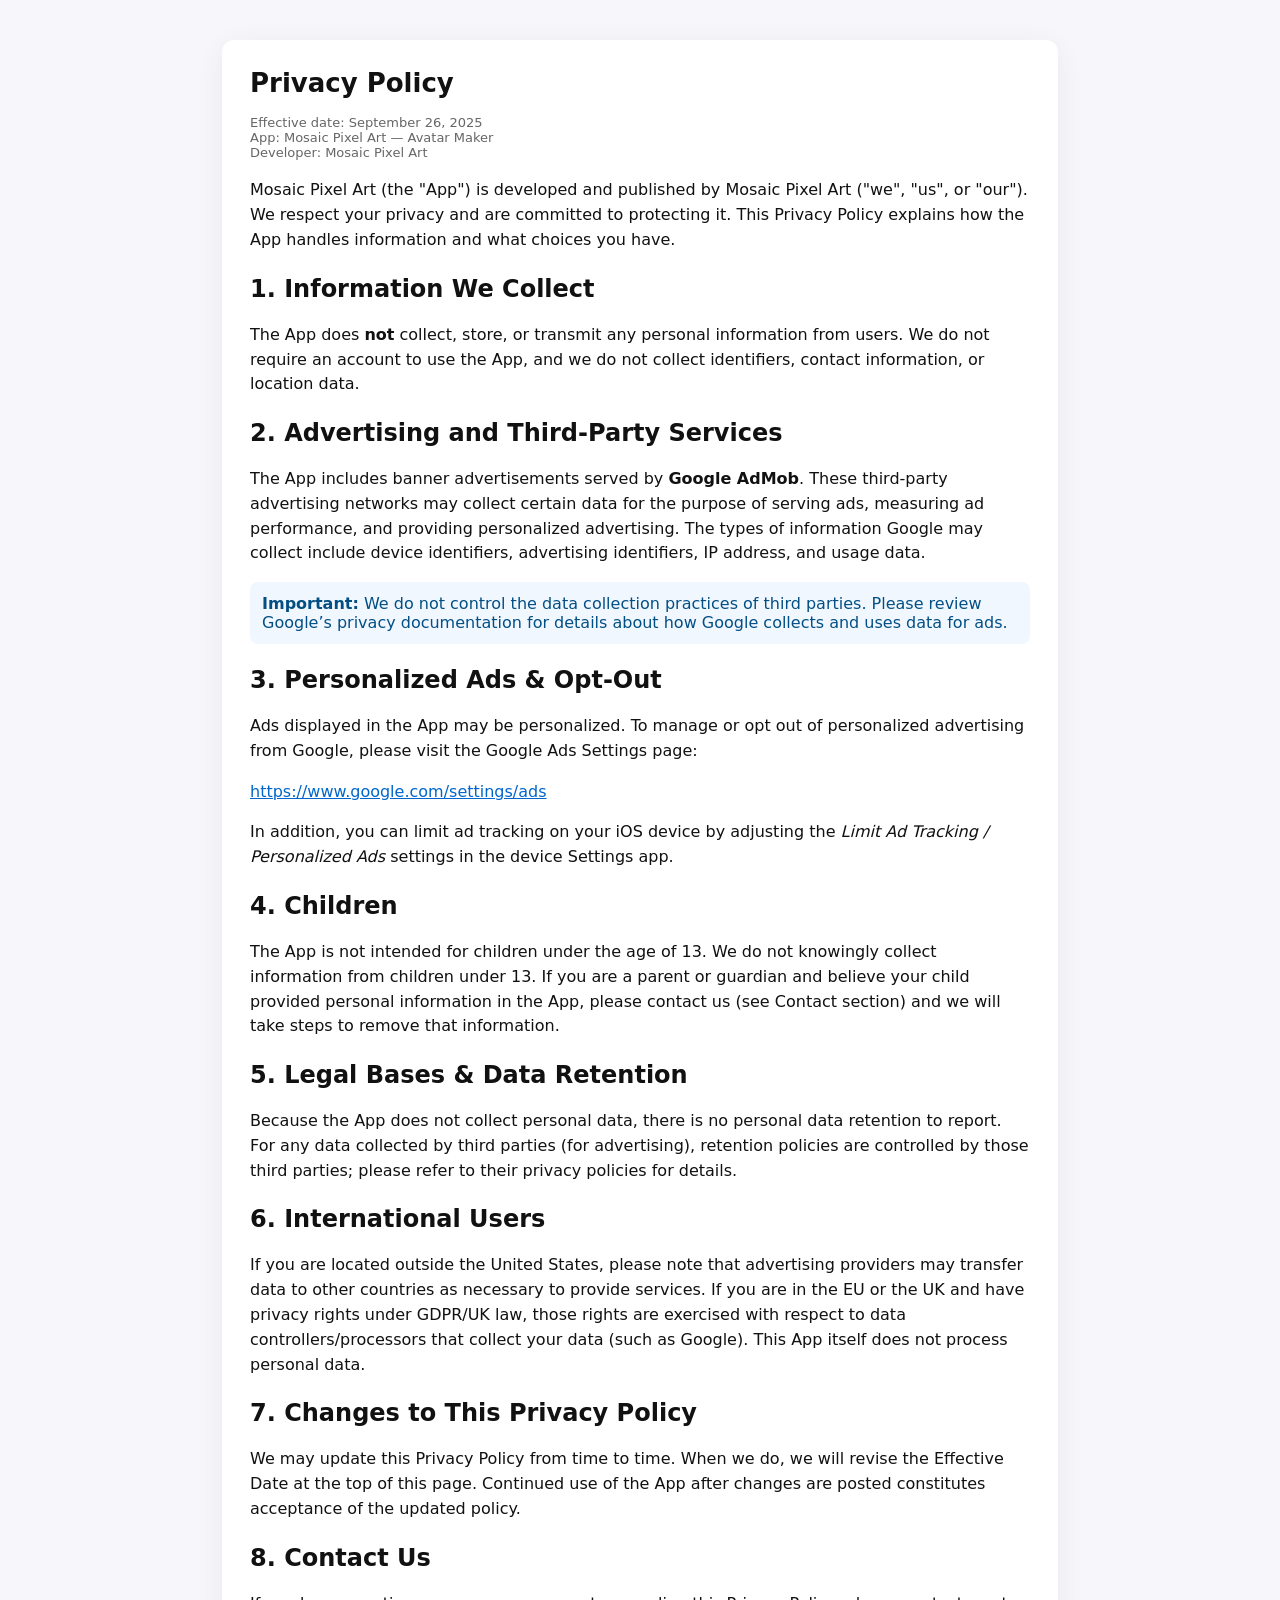
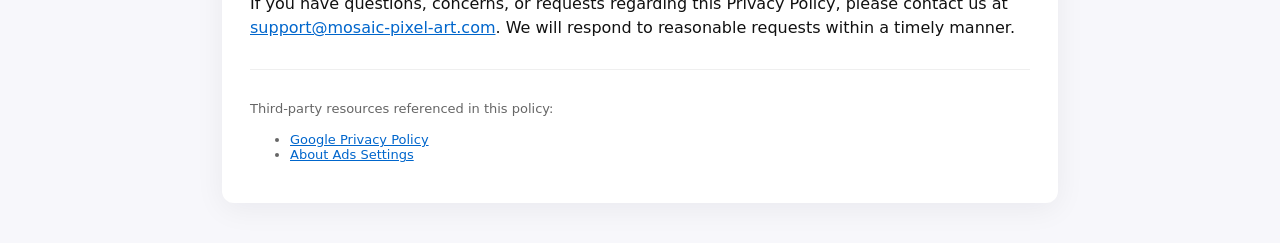
==== privacy.html @ c5b77b01 "Create privacy.html" ====
<!doctype html>
<html lang="en">
<head>
  <meta charset="utf-8">
  <meta name="viewport" content="width=device-width,initial-scale=1">
  <title>BrightByte Privacy Policy</title>
  <style>
    body{font-family:system-ui,-apple-system,Segoe UI,Roboto,'Helvetica Neue',Arial;margin:0;background:#f7f7fb;color:#111}
    .container{max-width:780px;margin:40px auto;padding:28px;background:#fff;border-radius:12px;box-shadow:0 6px 30px rgba(20,20,40,0.06)}
    h1{font-size:26px;margin-top:0}
    p{line-height:1.55}
    a{color:#0066cc}
    h2{margin-top:22px}
    .meta{font-size:13px;color:#666;margin-bottom:18px}
    footer{font-size:13px;color:#666;margin-top:28px;border-top:1px solid #efefef;padding-top:16px}
    .note{background:#f1f7ff;padding:12px;border-radius:8px;margin:12px 0;color:#034f84}
  </style>
</head>
<body>
  <main class="container">
    <h1>Privacy Policy</h1>
    <div class="meta">Effective date: September 26, 2025<br>App: Mosaic Pixel Art — Avatar Maker<br>Developer: Mosaic Pixel Art</div>

    <p>Mosaic Pixel Art (the "App") is developed and published by Mosaic Pixel Art ("we", "us", or "our"). We respect your privacy and are committed to protecting it. This Privacy Policy explains how the App handles information and what choices you have.</p>

    <h2>1. Information We Collect</h2>
    <p>The App does <strong>not</strong> collect, store, or transmit any personal information from users. We do not require an account to use the App, and we do not collect identifiers, contact information, or location data.</p>

    <h2>2. Advertising and Third‑Party Services</h2>
    <p>The App includes banner advertisements served by <strong>Google AdMob</strong>. These third‑party advertising networks may collect certain data for the purpose of serving ads, measuring ad performance, and providing personalized advertising. The types of information Google may collect include device identifiers, advertising identifiers, IP address, and usage data.</p>

    <div class="note">
      <strong>Important:</strong> We do not control the data collection practices of third parties. Please review Google’s privacy documentation for details about how Google collects and uses data for ads.
    </div>

    <h2>3. Personalized Ads & Opt‑Out</h2>
    <p>Ads displayed in the App may be personalized. To manage or opt out of personalized advertising from Google, please visit the Google Ads Settings page:</p>
    <p><a href="https://www.google.com/settings/ads" target="_blank" rel="noopener">https://www.google.com/settings/ads</a></p>
    <p>In addition, you can limit ad tracking on your iOS device by adjusting the <em>Limit Ad Tracking / Personalized Ads</em> settings in the device Settings app.</p>

    <h2>4. Children</h2>
    <p>The App is not intended for children under the age of 13. We do not knowingly collect information from children under 13. If you are a parent or guardian and believe your child provided personal information in the App, please contact us (see Contact section) and we will take steps to remove that information.</p>

    <h2>5. Legal Bases & Data Retention</h2>
    <p>Because the App does not collect personal data, there is no personal data retention to report. For any data collected by third parties (for advertising), retention policies are controlled by those third parties; please refer to their privacy policies for details.</p>

    <h2>6. International Users</h2>
    <p>If you are located outside the United States, please note that advertising providers may transfer data to other countries as necessary to provide services. If you are in the EU or the UK and have privacy rights under GDPR/UK law, those rights are exercised with respect to data controllers/processors that collect your data (such as Google). This App itself does not process personal data.</p>

    <h2>7. Changes to This Privacy Policy</h2>
    <p>We may update this Privacy Policy from time to time. When we do, we will revise the Effective Date at the top of this page. Continued use of the App after changes are posted constitutes acceptance of the updated policy.</p>

    <h2>8. Contact Us</h2>
    <p>If you have questions, concerns, or requests regarding this Privacy Policy, please contact us at <a href="mailto:support@mosaic-pixel-art.com">support@mosaic-pixel-art.com</a>. We will respond to reasonable requests within a timely manner.</p>

    <footer>
      <p>Third‑party resources referenced in this policy:</p>
      <ul>
        <li><a href="https://policies.google.com/privacy" target="_blank" rel="noopener">Google Privacy Policy</a></li>
        <li><a href="https://support.google.com/ads/answer/2662922" target="_blank" rel="noopener">About Ads Settings</a></li>
      </ul>
    </footer>
  </main>
</body>
</html>
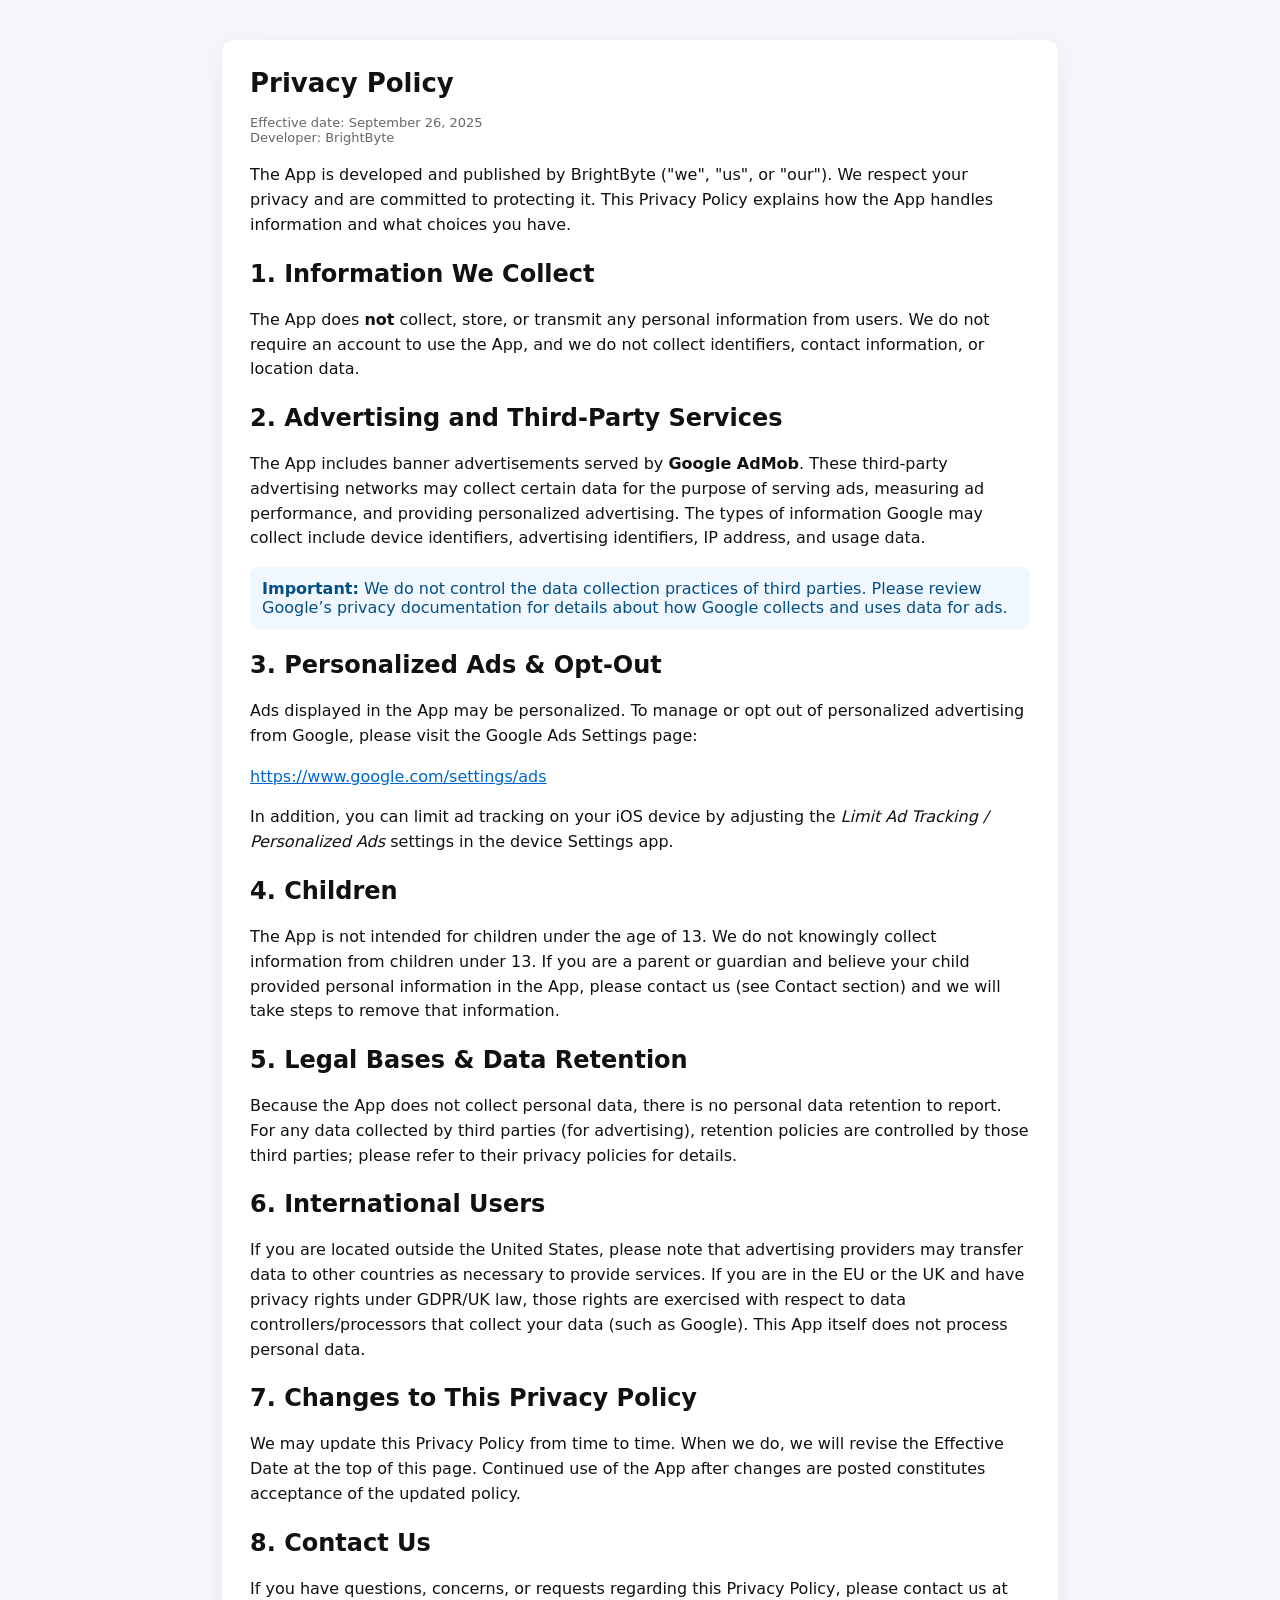
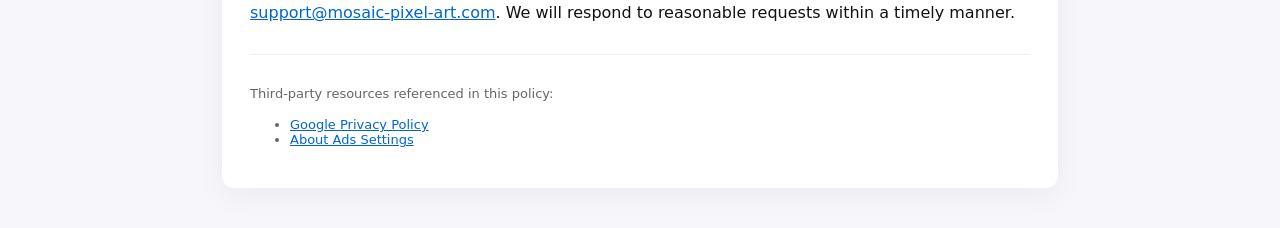
==== commit 9dda580e: "Update privacy.html" ====
--- a/privacy.html
+++ b/privacy.html
@@ -19,9 +19,9 @@
 <body>
   <main class="container">
     <h1>Privacy Policy</h1>
-    <div class="meta">Effective date: September 26, 2025<br>App: Mosaic Pixel Art — Avatar Maker<br>Developer: Mosaic Pixel Art</div>
+    <div class="meta">Effective date: September 26, 2025<br>Developer: BrightByte</div>
 
-    <p>Mosaic Pixel Art (the "App") is developed and published by Mosaic Pixel Art ("we", "us", or "our"). We respect your privacy and are committed to protecting it. This Privacy Policy explains how the App handles information and what choices you have.</p>
+    <p>The App is developed and published by BrightByte ("we", "us", or "our"). We respect your privacy and are committed to protecting it. This Privacy Policy explains how the App handles information and what choices you have.</p>
 
     <h2>1. Information We Collect</h2>
     <p>The App does <strong>not</strong> collect, store, or transmit any personal information from users. We do not require an account to use the App, and we do not collect identifiers, contact information, or location data.</p>
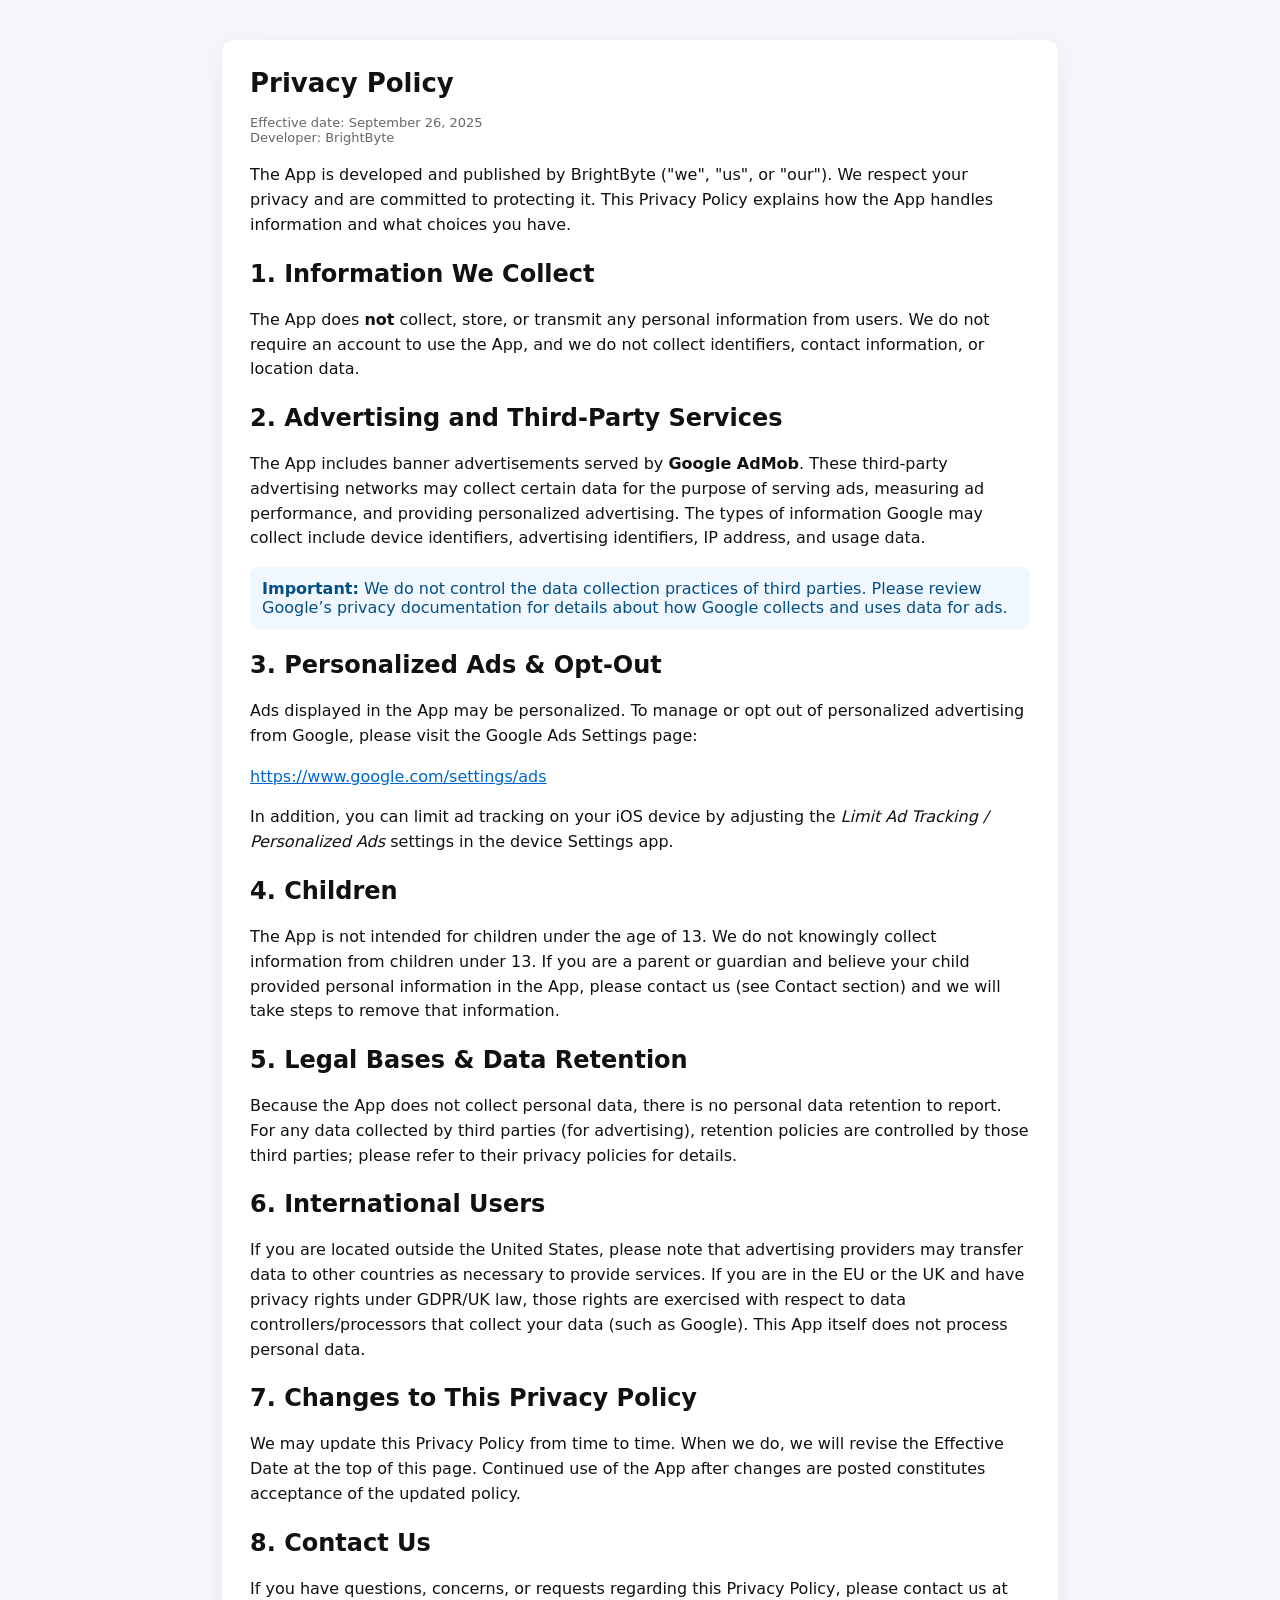
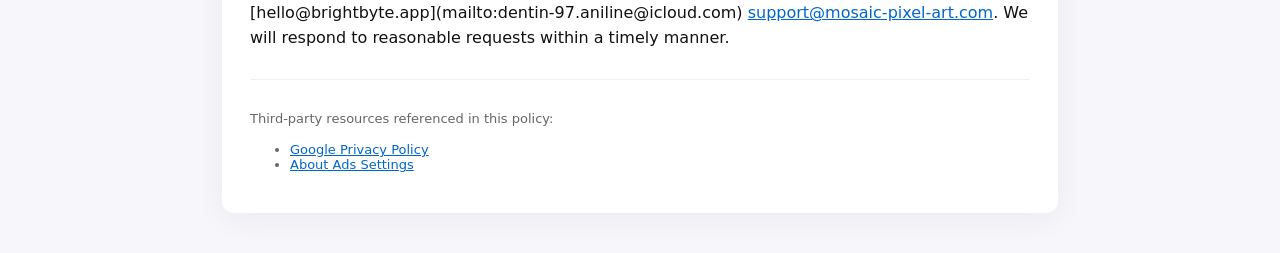
==== commit 5a1edb51: "Update privacy.html" ====
--- a/privacy.html
+++ b/privacy.html
@@ -51,7 +51,7 @@
     <p>We may update this Privacy Policy from time to time. When we do, we will revise the Effective Date at the top of this page. Continued use of the App after changes are posted constitutes acceptance of the updated policy.</p>
 
     <h2>8. Contact Us</h2>
-    <p>If you have questions, concerns, or requests regarding this Privacy Policy, please contact us at <a href="mailto:support@mosaic-pixel-art.com">support@mosaic-pixel-art.com</a>. We will respond to reasonable requests within a timely manner.</p>
+    <p>If you have questions, concerns, or requests regarding this Privacy Policy, please contact us at [hello@brightbyte.app](mailto:dentin-97.aniline@icloud.com) <a href="mailto:support@mosaic-pixel-art.com">support@mosaic-pixel-art.com</a>. We will respond to reasonable requests within a timely manner.</p>
 
     <footer>
       <p>Third‑party resources referenced in this policy:</p>
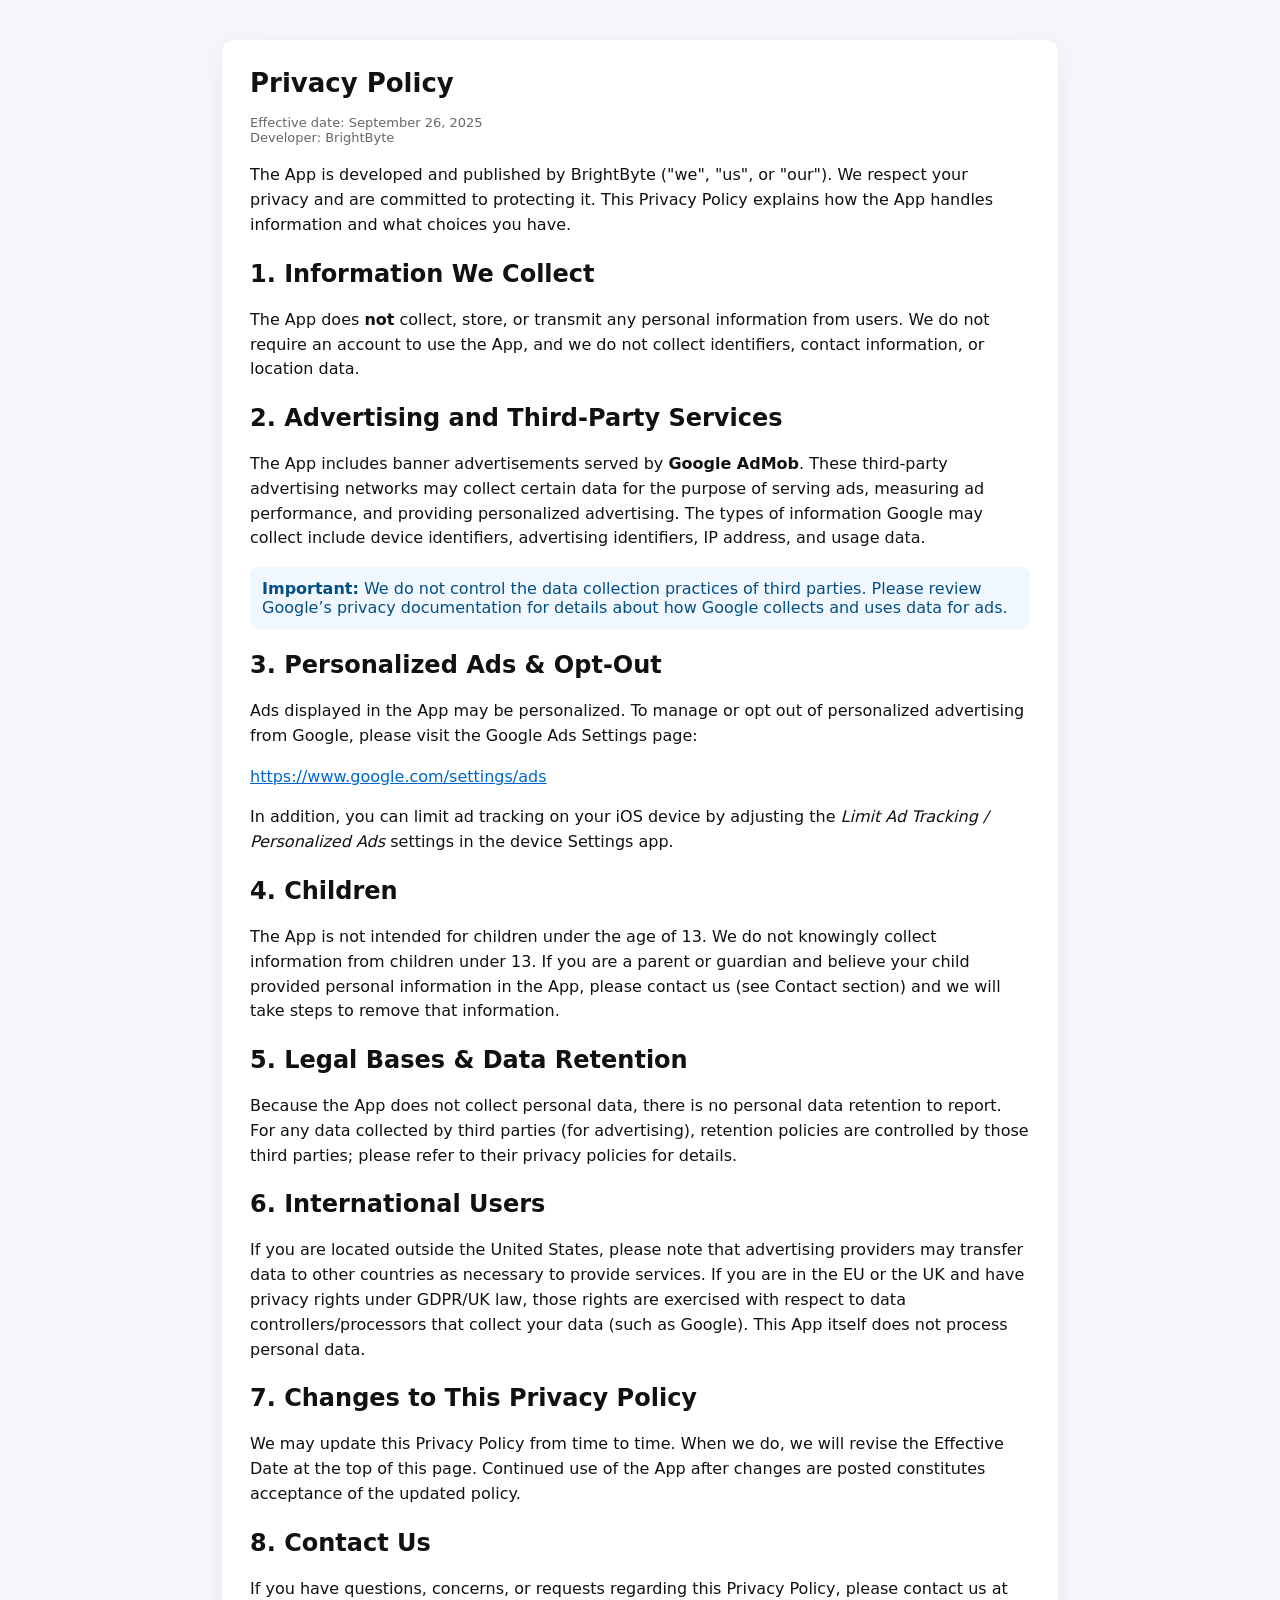
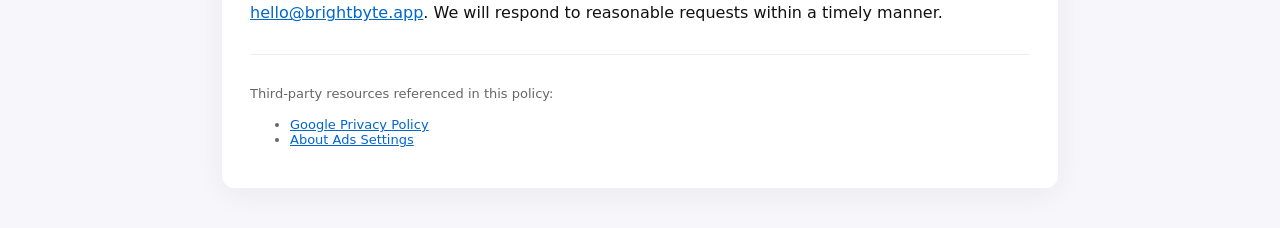
==== commit cf2938fb: "Update privacy.html" ====
--- a/privacy.html
+++ b/privacy.html
@@ -51,7 +51,7 @@
     <p>We may update this Privacy Policy from time to time. When we do, we will revise the Effective Date at the top of this page. Continued use of the App after changes are posted constitutes acceptance of the updated policy.</p>
 
     <h2>8. Contact Us</h2>
-    <p>If you have questions, concerns, or requests regarding this Privacy Policy, please contact us at [hello@brightbyte.app](mailto:dentin-97.aniline@icloud.com) <a href="mailto:support@mosaic-pixel-art.com">support@mosaic-pixel-art.com</a>. We will respond to reasonable requests within a timely manner.</p>
+    <p>If you have questions, concerns, or requests regarding this Privacy Policy, please contact us at <a href="mailto:dentin-97.aniline@icloud.com">hello@brightbyte.app</a>. We will respond to reasonable requests within a timely manner.</p>
 
     <footer>
       <p>Third‑party resources referenced in this policy:</p>
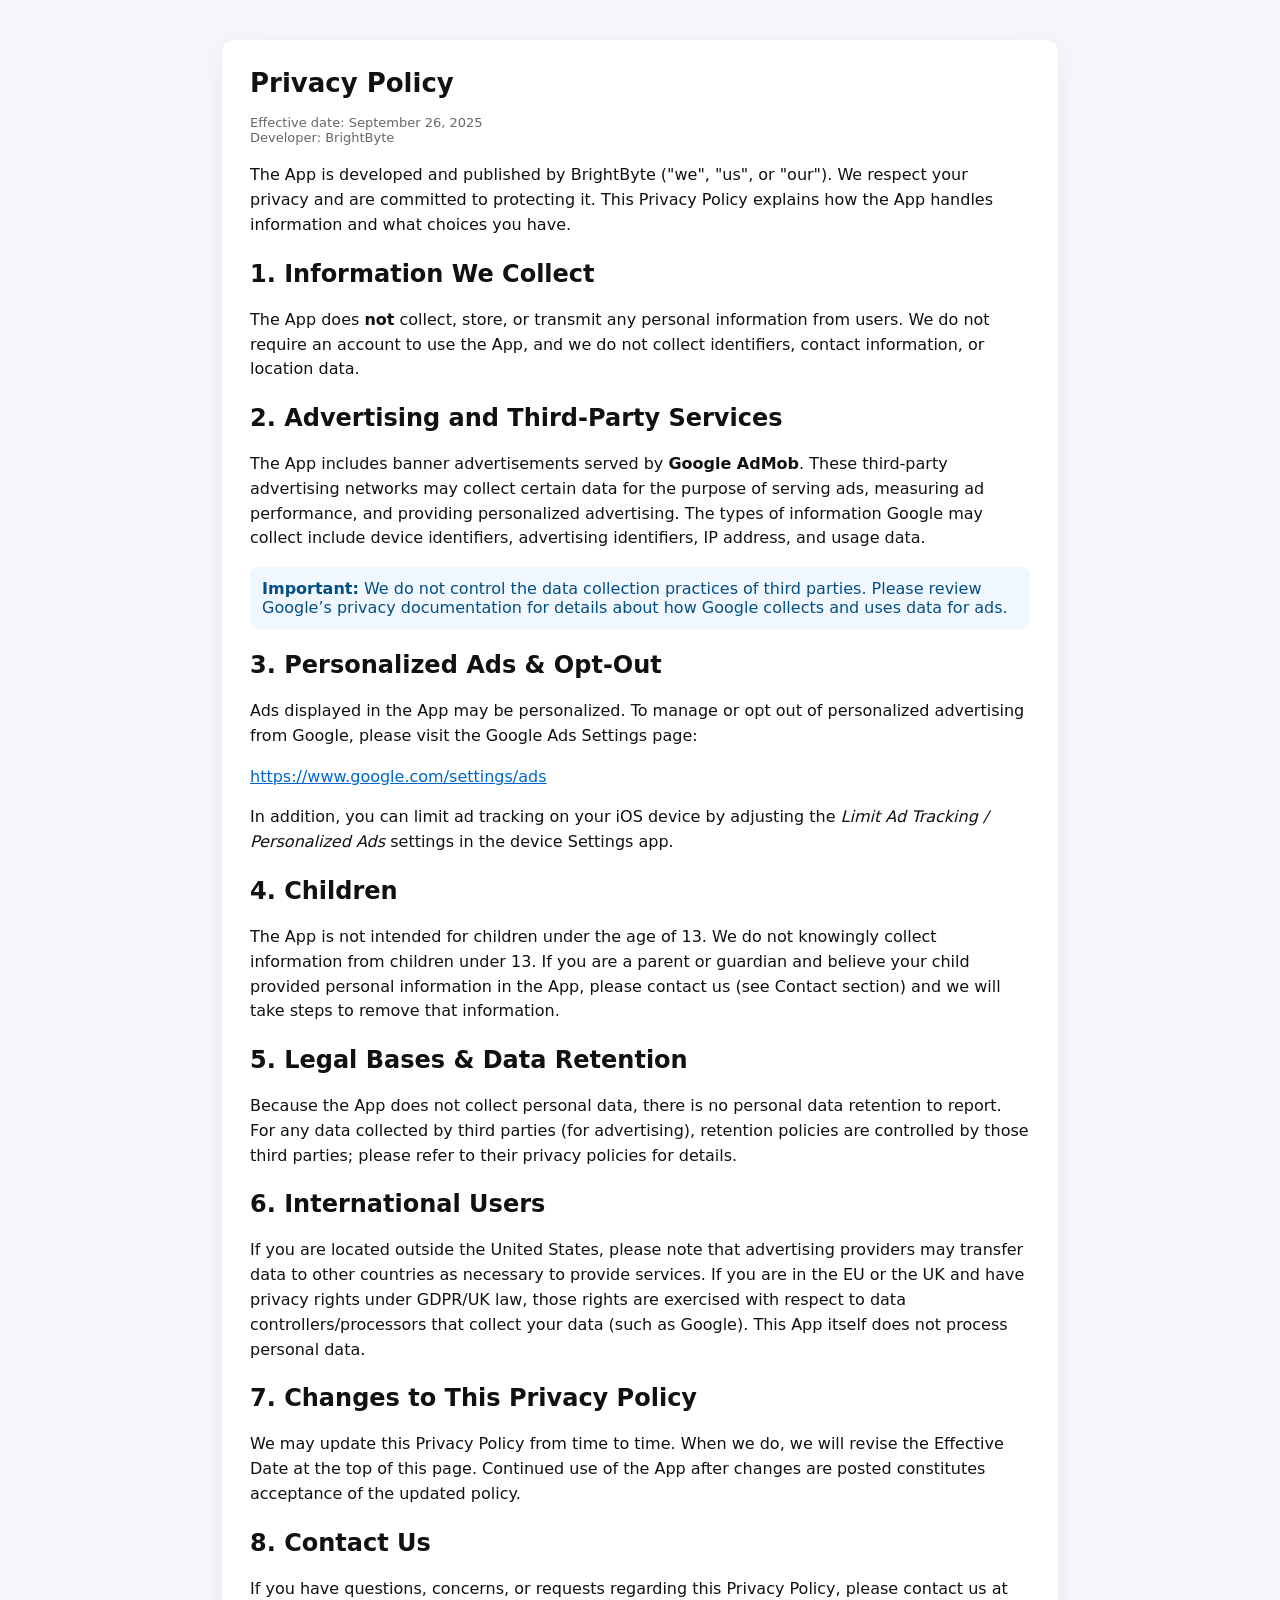
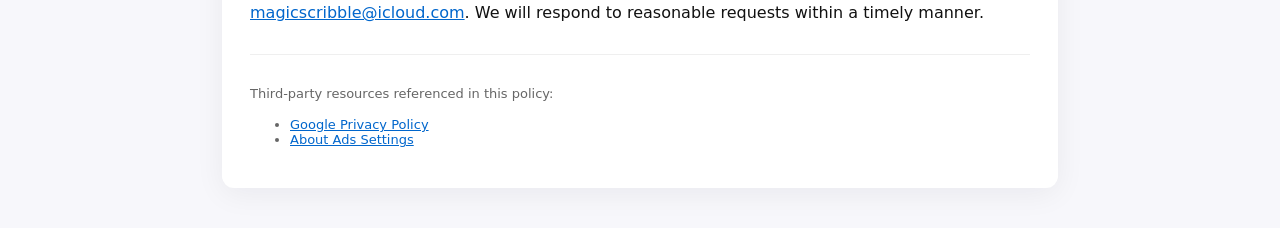
==== commit 3fdaa730: "Update privacy.html" ====
--- a/privacy.html
+++ b/privacy.html
@@ -51,7 +51,7 @@
     <p>We may update this Privacy Policy from time to time. When we do, we will revise the Effective Date at the top of this page. Continued use of the App after changes are posted constitutes acceptance of the updated policy.</p>
 
     <h2>8. Contact Us</h2>
-    <p>If you have questions, concerns, or requests regarding this Privacy Policy, please contact us at <a href="mailto:dentin-97.aniline@icloud.com">hello@brightbyte.app</a>. We will respond to reasonable requests within a timely manner.</p>
+    <p>If you have questions, concerns, or requests regarding this Privacy Policy, please contact us at <a href="magicscribble@icloud.com">magicscribble@icloud.com</a>. We will respond to reasonable requests within a timely manner.</p>
 
     <footer>
       <p>Third‑party resources referenced in this policy:</p>
